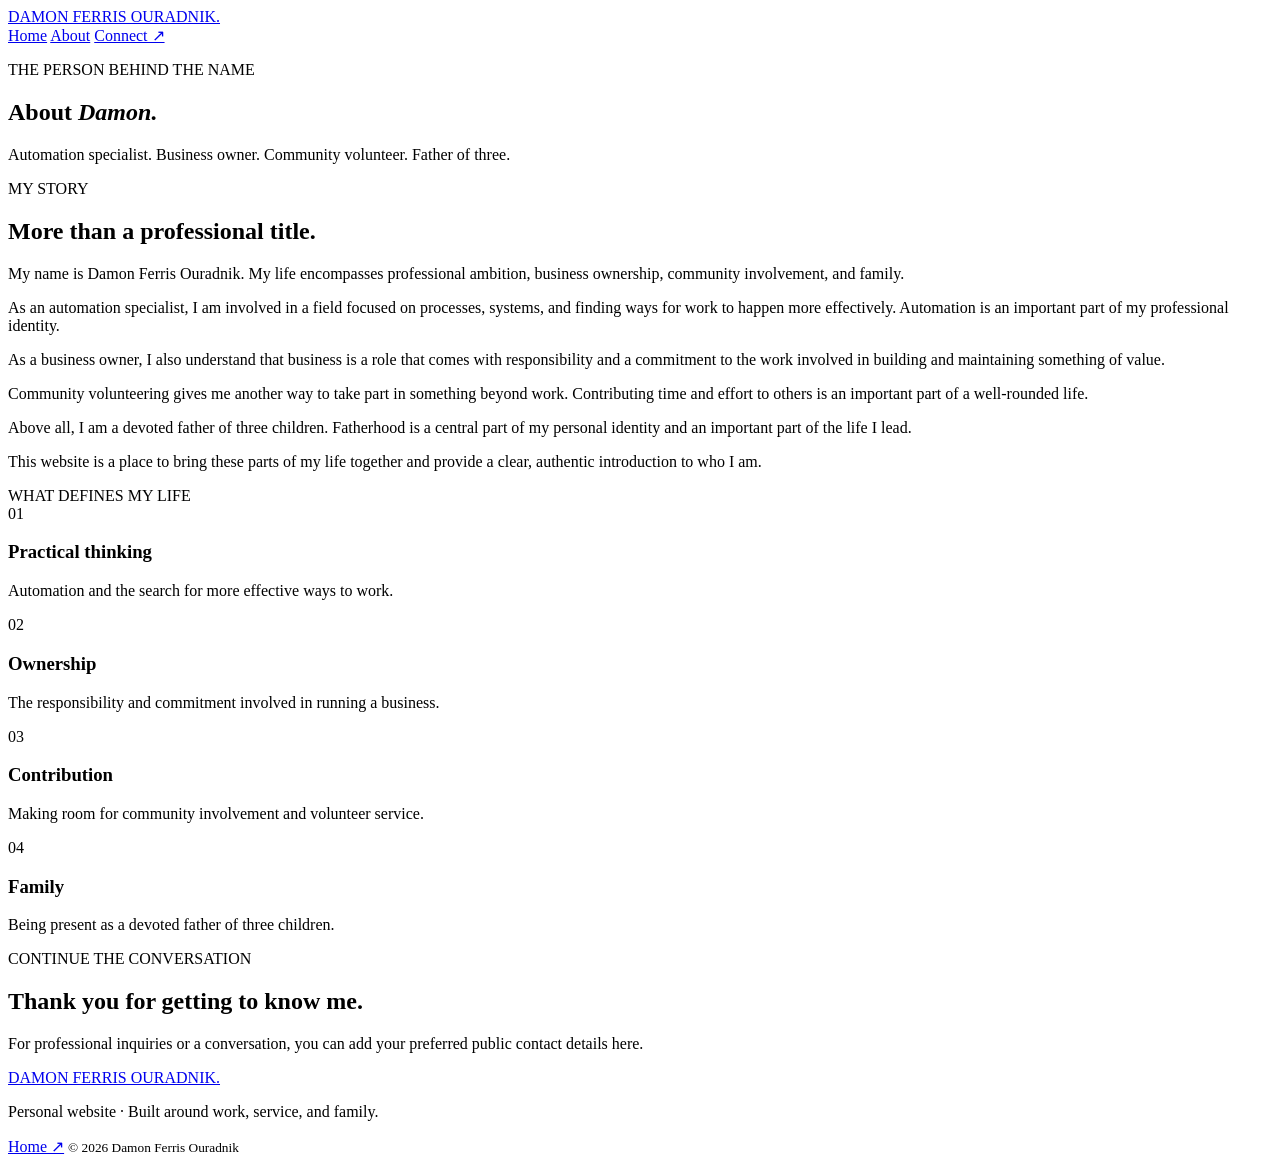
==== about.html @ 995348b9 "Brand New" ====
<!DOCTYPE html>
<html lang="en">
<head>
  <meta charset="UTF-8">
  <meta name="viewport" content="width=device-width, initial-scale=1">

  <title>About Damon Ferris Ouradnik | Personal Story</title>
  <meta name="description" content="Learn about Damon Ferris Ouradnik, his work in automation, business ownership, community volunteering, and life as a father of three.">
  <meta name="author" content="Damon Ferris Ouradnik">
  <meta name="theme-color" content="#111110">
  <meta property="og:type" content="profile">
  <meta property="og:title" content="About Damon Ferris Ouradnik">
  <meta property="og:description" content="A personal introduction to Damon Ferris Ouradnik and the different roles that shape his life.">
  <meta property="og:url" content="https://YOUR-DOMAIN.com/about.html">
  <link rel="canonical" href="https://YOUR-DOMAIN.com/about.html">
  <link rel="stylesheet" href="styles.css">
</head>
<body>
  <header class="site-header">
    <a class="wordmark" href="index.html">
      DAMON FERRIS OURADNIK<span>.</span>
    </a>
    <nav aria-label="Main navigation">
      <a href="index.html">Home</a>
      <a class="active" href="about.html">About</a>
      <a class="nav-contact" href="#connect">Connect ↗</a>
    </nav>
  </header>

  <main>
    <section class="page-hero">
      <p class="eyebrow">THE PERSON BEHIND THE NAME</p>
      <h1>About <em>Damon.</em></h1>
      <p>
        Automation specialist. Business owner.
        Community volunteer. Father of three.
      </p>
    </section>

    <section class="about-story section-pad">
      <div class="section-label">MY STORY</div>
      <div class="story-content">
        <h2>More than a professional title.</h2>
        <p>
          My name is Damon Ferris Ouradnik. My life
          encompasses professional ambition, business
          ownership, community involvement, and family.
        </p>
        <p>
          As an automation specialist, I am involved in
          a field focused on processes, systems, and
          finding ways for work to happen more effectively.
          Automation is an important part of my professional
          identity.
        </p>
        <p>
          As a business owner, I also understand that
          business is a role that comes with responsibility
          and a commitment to the work involved in building
          and maintaining something of value.
        </p>
        <p>
          Community volunteering gives me another way to
          take part in something beyond work. Contributing
          time and effort to others is an important part
          of a well-rounded life.
        </p>
        <p>
          Above all, I am a devoted father of three children.
          Fatherhood is a central part of my personal identity
          and an important part of the life I lead.
        </p>
        <p>
          This website is a place to bring these parts of
          my life together and provide a clear, authentic
          introduction to who I am.
        </p>
      </div>
    </section>

    <section class="values-section section-pad">
      <div class="section-label">WHAT DEFINES MY LIFE</div>
      <div class="values-list">
        <article>
          <span>01</span>
          <div>
            <h3>Practical thinking</h3>
            <p>Automation and the search for more effective ways to work.</p>
          </div>
        </article>
        <article>
          <span>02</span>
          <div>
            <h3>Ownership</h3>
            <p>The responsibility and commitment involved in running a business.</p>
          </div>
        </article>
        <article>
          <span>03</span>
          <div>
            <h3>Contribution</h3>
            <p>Making room for community involvement and volunteer service.</p>
          </div>
        </article>
        <article>
          <span>04</span>
          <div>
            <h3>Family</h3>
            <p>Being present as a devoted father of three children.</p>
          </div>
        </article>
      </div>
    </section>

    <section class="closing section-pad" id="connect">
      <p class="eyebrow">CONTINUE THE CONVERSATION</p>
      <h2>Thank you for getting to know me.</h2>
      <p>
        For professional inquiries or a conversation,
        you can add your preferred public contact details here.
      </p>
      <!-- Add a verified public email or professional link
           before making this section a live contact method. -->
    </section>
  </main>

  <footer class="site-footer">
    <a class="wordmark" href="index.html">DAMON FERRIS OURADNIK<span>.</span></a>
    <p>Personal website · Built around work, service, and family.</p>
    <a href="index.html">Home ↗</a>
    <small>© <span id="year">2026</span> Damon Ferris Ouradnik</small>
  </footer>
  <script>
    document.getElementById("year").textContent =
      new Date().getFullYear();
  </script>
</body>
</html>
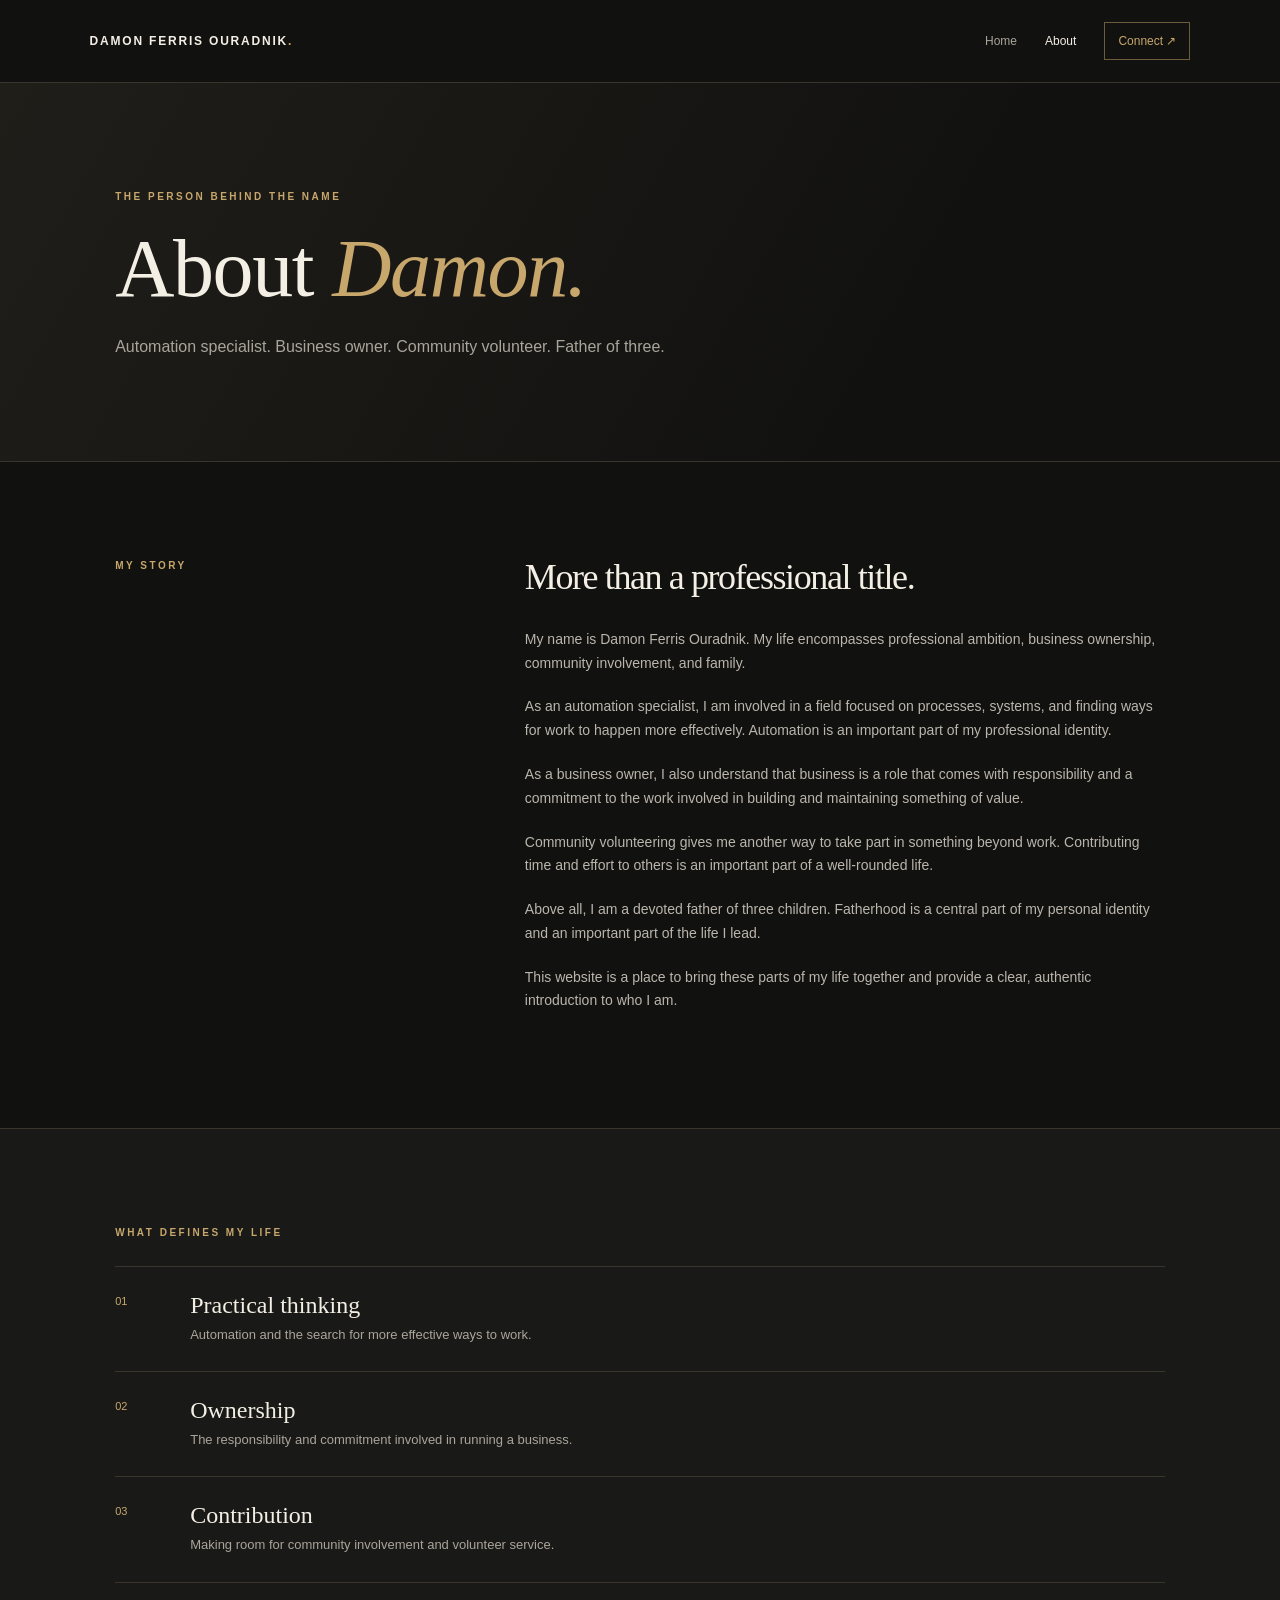
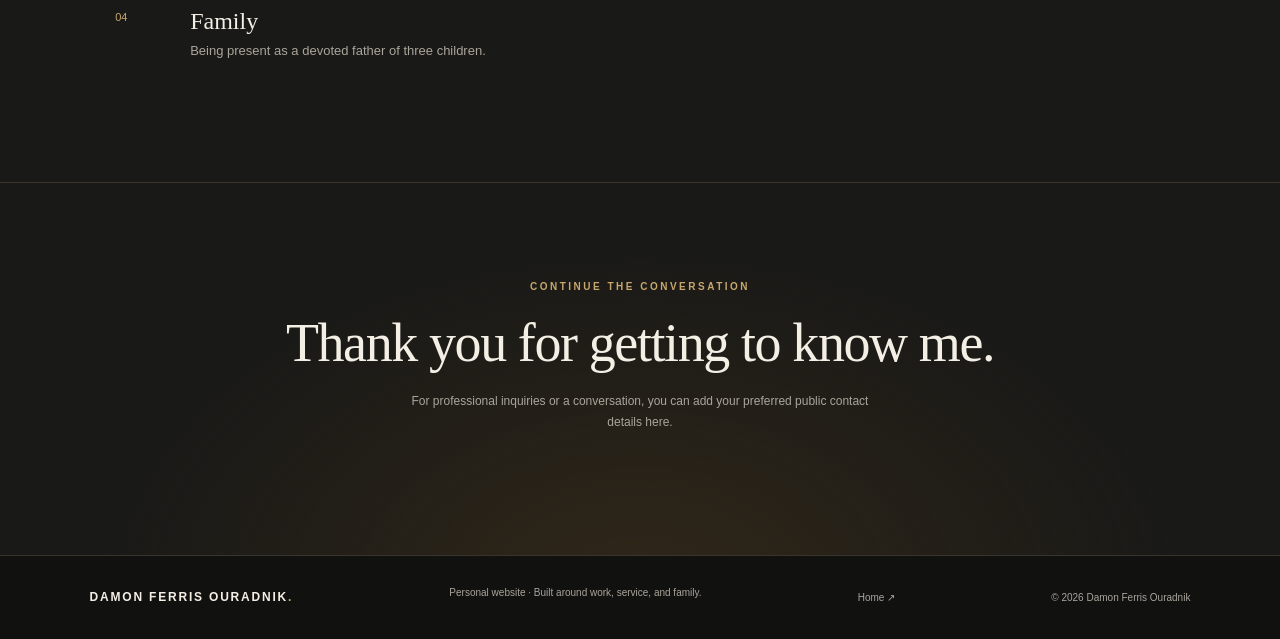
==== commit c3b4e725: "Update about.html with new title and content" ====
--- a/about.html
+++ b/about.html
@@ -4,7 +4,7 @@
   <meta charset="UTF-8">
   <meta name="viewport" content="width=device-width, initial-scale=1">
 
-  <title>About Damon Ferris Ouradnik | Personal Story</title>
+  <title>About Damon Ferris Ouradnik | Damon Ouradnik | Personal Story</title>
   <meta name="description" content="Learn about Damon Ferris Ouradnik, his work in automation, business ownership, community volunteering, and life as a father of three.">
   <meta name="author" content="Damon Ferris Ouradnik">
   <meta name="theme-color" content="#111110">
@@ -135,4 +135,4 @@
       new Date().getFullYear();
   </script>
 </body>
-</html>+</html>
--- a/styles.css
+++ b/styles.css
@@ -0,0 +1,413 @@
+:root {
+  --bg: #111110;
+  --panel: #191917;
+  --ivory: #f4efe5;
+  --muted: #aaa59b;
+  --gold: #c7a76c;
+  --line: #39352d;
+  --serif: Georgia, "Times New Roman", serif;
+  --sans: Arial, Helvetica, sans-serif;
+}
+
+* { box-sizing: border-box; }
+
+html {
+  scroll-behavior: smooth;
+  scroll-padding-top: 90px;
+}
+
+body {
+  margin: 0;
+  background: var(--bg);
+  color: var(--ivory);
+  font-family: var(--sans);
+  line-height: 1.7;
+  -webkit-font-smoothing: antialiased;
+}
+
+a { color: inherit; text-decoration: none; }
+
+a:focus-visible {
+  outline: 2px solid var(--gold);
+  outline-offset: 5px;
+}
+
+.site-header {
+  min-height: 82px;
+  padding: 22px 7%;
+  display: flex;
+  justify-content: space-between;
+  align-items: center;
+  gap: 25px;
+  border-bottom: 1px solid var(--line);
+}
+
+.wordmark {
+  font-size: 12px;
+  font-weight: 700;
+  letter-spacing: 1.8px;
+}
+
+.wordmark span { color: var(--gold); }
+
+nav {
+  display: flex;
+  align-items: center;
+  gap: 28px;
+  font-size: 12px;
+}
+
+nav a { color: var(--muted); }
+nav a:hover, nav a.active { color: var(--ivory); }
+
+nav .nav-contact {
+  border: 1px solid #6d5b3d;
+  color: var(--gold);
+  padding: 8px 13px;
+}
+
+.hero {
+  position: relative;
+  min-height: 570px;
+  padding: 95px 7% 85px;
+  display: grid;
+  grid-template-columns: 1.15fr .85fr;
+  align-items: center;
+  gap: 50px;
+  overflow: hidden;
+}
+
+.hero-content { max-width: 670px; z-index: 1; }
+
+.eyebrow, .section-label {
+  color: var(--gold);
+  font-size: 10px;
+  letter-spacing: 2.5px;
+  font-weight: 700;
+}
+
+h1, h2, h3, p { margin-top: 0; }
+
+h1, h2 {
+  font-family: var(--serif);
+  font-weight: 400;
+  line-height: 1.12;
+  letter-spacing: -1.4px;
+}
+
+.hero h1 {
+  font-size: clamp(45px, 5.6vw, 76px);
+  margin: 25px 0;
+}
+
+h1 em, h2 em {
+  color: var(--gold);
+  font-weight: 400;
+}
+
+.hero-copy {
+  color: #c2bdb3;
+  font-size: 15px;
+  max-width: 490px;
+}
+
+.hero-actions {
+  display: flex;
+  align-items: center;
+  gap: 25px;
+  flex-wrap: wrap;
+  margin-top: 32px;
+}
+
+.button {
+  display: inline-flex;
+  align-items: center;
+  gap: 24px;
+  padding: 14px 19px;
+  font-size: 10px;
+  font-weight: 700;
+  letter-spacing: 1px;
+}
+
+.button-gold {
+  color: #17140e;
+  background: var(--gold);
+}
+
+.button-gold:hover { background: #dfc18a; }
+
+.text-link {
+  font-size: 11px;
+  color: var(--gold);
+  border-bottom: 1px solid #665438;
+  padding-bottom: 4px;
+}
+
+.hero-art {
+  min-height: 340px;
+  position: relative;
+  overflow: hidden;
+  border: 1px solid #373127;
+  background:
+    radial-gradient(ellipse at 70% 35%, #55462e 0%, transparent 34%),
+    linear-gradient(145deg, #25231e, #121211 68%);
+}
+
+.art-ring {
+  position: absolute;
+  border: 1px solid #a98b56;
+  border-radius: 50%;
+  transform: rotate(-30deg);
+}
+
+.ring-one {
+  width: 260px;
+  height: 390px;
+  right: 8%;
+  top: -15px;
+}
+
+.ring-two {
+  width: 160px;
+  height: 300px;
+  right: 27%;
+  top: 35px;
+  border-color: #716044;
+}
+
+.art-line {
+  position: absolute;
+  width: 1px;
+  height: 150%;
+  top: -20%;
+  left: 50%;
+  background: #8b7147;
+  transform: rotate(38deg);
+  opacity: .6;
+}
+
+.art-caption {
+  position: absolute;
+  bottom: 26px;
+  left: 25px;
+  display: grid;
+  gap: 7px;
+}
+
+.art-caption span {
+  font-size: 9px;
+  letter-spacing: 2px;
+  color: var(--gold);
+}
+
+.art-caption strong {
+  font: 22px/1.35 var(--serif);
+}
+
+.hero-index {
+  position: absolute;
+  bottom: 25px;
+  left: 7%;
+  color: var(--muted);
+  font-size: 9px;
+  letter-spacing: 1.5px;
+}
+
+.hero-index span { color: var(--gold); }
+
+.section-pad { padding: 95px 9%; }
+
+.intro {
+  border-top: 1px solid var(--line);
+  background: #171715;
+}
+
+.intro-body {
+  display: grid;
+  grid-template-columns: 1fr 1fr;
+  gap: 75px;
+  margin-top: 35px;
+}
+
+.intro h2, .section-heading h2 {
+  font-size: clamp(34px, 4vw, 49px);
+  margin-bottom: 0;
+}
+
+.intro-body p, .story-content p {
+  color: #bbb6ac;
+  font-size: 14px;
+  margin-bottom: 20px;
+}
+
+.intro-body .text-link {
+  display: inline-block;
+  margin-top: 12px;
+}
+
+.section-heading { margin-bottom: 40px; }
+.section-heading h2 { margin-top: 15px; }
+
+.focus-grid {
+  display: grid;
+  grid-template-columns: repeat(4, minmax(0, 1fr));
+  border-top: 1px solid var(--line);
+  border-left: 1px solid var(--line);
+}
+
+.focus-card {
+  min-height: 265px;
+  padding: 23px 19px;
+  border-right: 1px solid var(--line);
+  border-bottom: 1px solid var(--line);
+}
+
+.card-number {
+  font-size: 9px;
+  color: var(--gold);
+  letter-spacing: 1.4px;
+}
+
+.card-icon {
+  color: var(--gold);
+  font: 30px var(--serif);
+  margin: 26px 0 12px;
+}
+
+.focus-card h3 {
+  font: 23px var(--serif);
+  margin-bottom: 12px;
+}
+
+.focus-card p, .closing > p:not(.eyebrow) {
+  font-size: 12px;
+  color: var(--muted);
+}
+
+.closing {
+  text-align: center;
+  background:
+    radial-gradient(ellipse at 50% 110%, #302719, transparent 60%),
+    #191917;
+  border-top: 1px solid var(--line);
+}
+
+.closing h2 {
+  font-size: clamp(35px, 5vw, 54px);
+  margin: 18px 0;
+}
+
+.closing > p:not(.eyebrow) {
+  max-width: 480px;
+  margin: 0 auto 28px;
+}
+
+.site-footer {
+  display: flex;
+  align-items: center;
+  justify-content: space-between;
+  flex-wrap: wrap;
+  gap: 20px;
+  padding: 28px 7%;
+  border-top: 1px solid var(--line);
+}
+
+.site-footer p, .site-footer small,
+.site-footer > a:not(.wordmark) {
+  color: var(--muted);
+  font-size: 10px;
+}
+
+/* About page */
+.page-hero {
+  padding: 105px 9% 85px;
+  background: linear-gradient(120deg, #201e19, #111110 72%);
+  border-bottom: 1px solid var(--line);
+}
+
+.page-hero h1 {
+  font-size: clamp(52px, 7vw, 82px);
+  margin: 18px 0;
+}
+
+.page-hero > p:last-child {
+  color: var(--muted);
+  max-width: 550px;
+}
+
+.about-story {
+  display: grid;
+  grid-template-columns: .7fr 1.3fr;
+  gap: 65px;
+}
+
+.story-content h2 {
+  font-size: 36px;
+  margin-bottom: 30px;
+}
+
+.values-section {
+  background: #191917;
+  border-top: 1px solid var(--line);
+}
+
+.values-list { margin-top: 25px; }
+
+.values-list article {
+  display: grid;
+  grid-template-columns: 55px 1fr;
+  gap: 20px;
+  padding: 25px 0;
+  border-top: 1px solid var(--line);
+}
+
+.values-list article > span {
+  color: var(--gold);
+  font-size: 11px;
+}
+
+.values-list h3 {
+  font: 24px var(--serif);
+  margin-bottom: 5px;
+}
+
+.values-list p {
+  font-size: 13px;
+  color: var(--muted);
+  margin-bottom: 0;
+}
+
+@media (max-width: 850px) {
+  .hero {
+    grid-template-columns: 1fr;
+    padding-top: 65px;
+    gap: 35px;
+  }
+
+  .hero-art { min-height: 270px; }
+  .hero-index { display: none; }
+  .focus-grid { grid-template-columns: repeat(2, 1fr); }
+  .intro-body { gap: 35px; }
+  .about-story { gap: 30px; }
+}
+
+@media (max-width: 560px) {
+  .site-header {
+    align-items: flex-start;
+    flex-direction: column;
+    padding: 20px 6%;
+    gap: 16px;
+  }
+
+  nav { width: 100%; gap: 22px; }
+  .hero { padding: 55px 6% 45px; }
+  .hero h1 { font-size: 47px; }
+  .hero-art { min-height: 230px; }
+  .section-pad { padding: 65px 6%; }
+  .intro-body, .about-story { grid-template-columns: 1fr; }
+  .intro-body { gap: 25px; }
+  .focus-grid { grid-template-columns: 1fr; }
+  .focus-card { min-height: 220px; }
+  .page-hero { padding: 70px 6% 55px; }
+  .site-footer { align-items: flex-start; flex-direction: column; }
+}
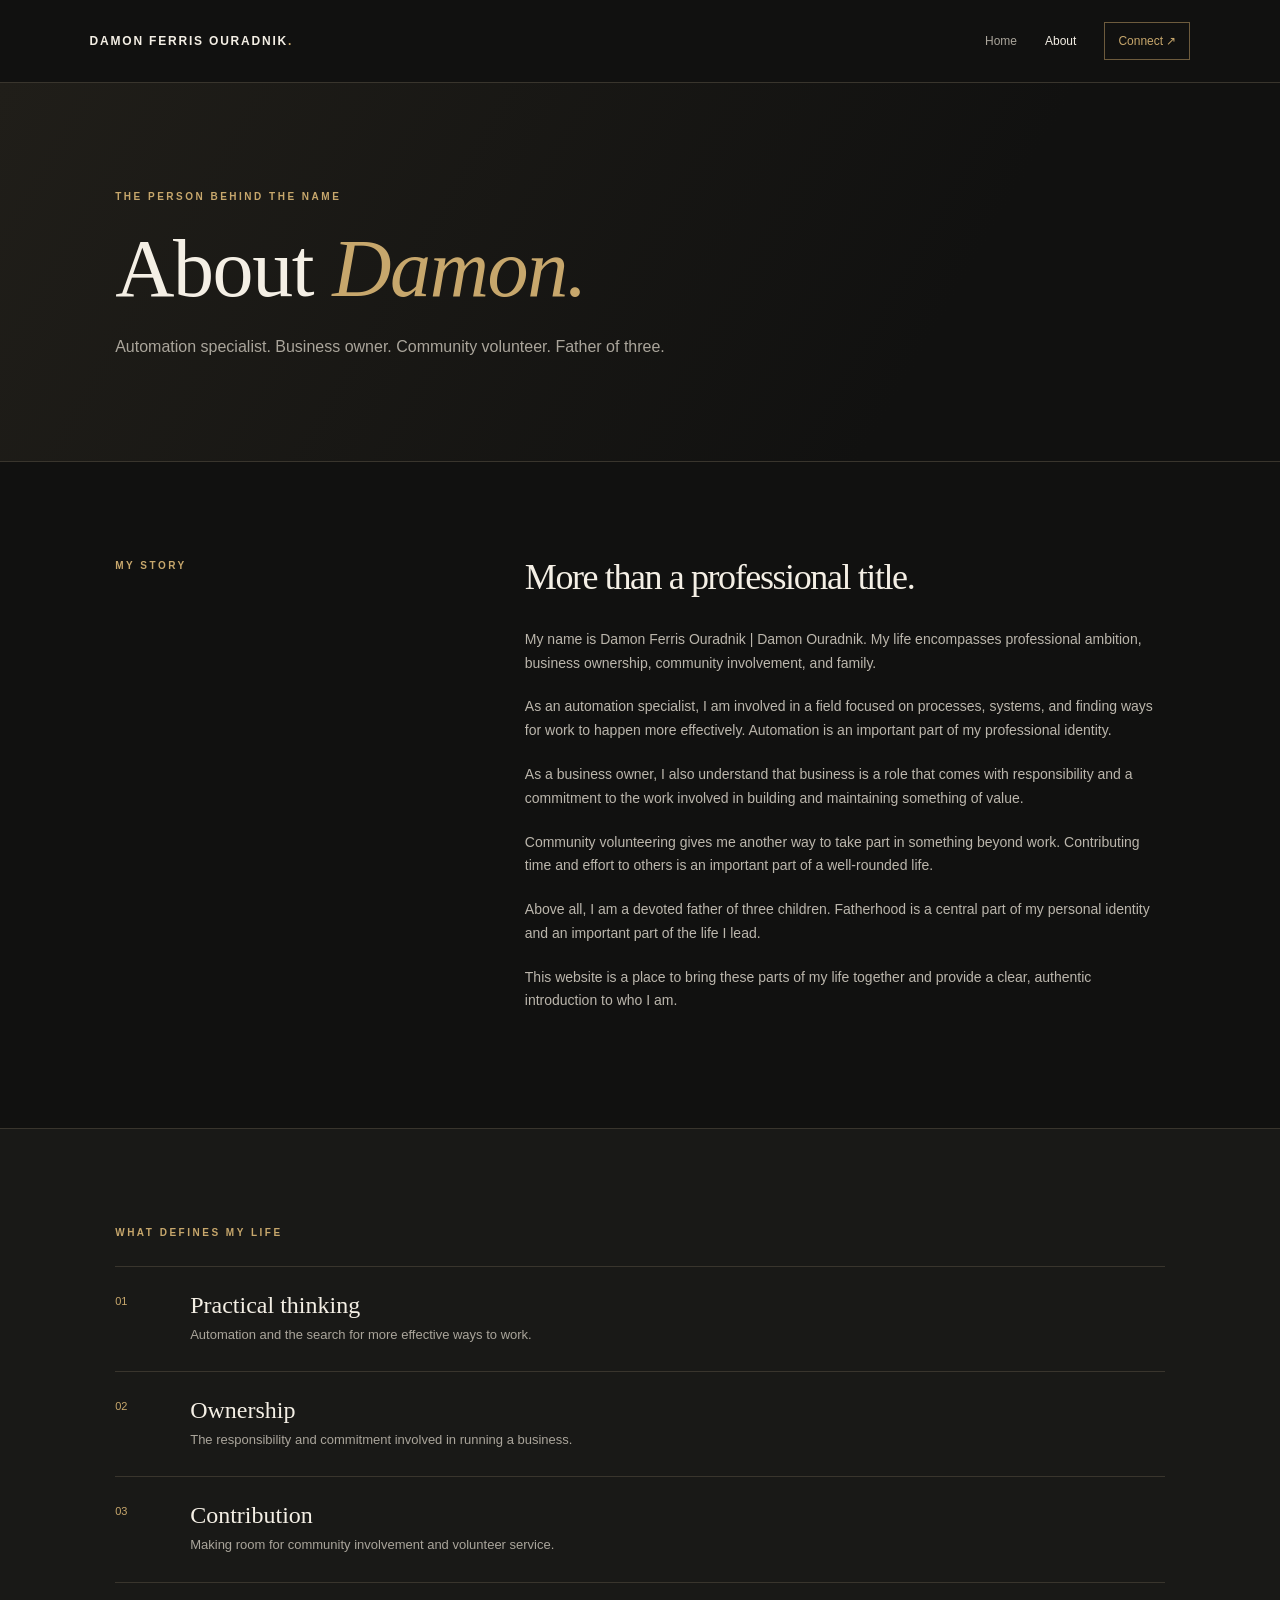
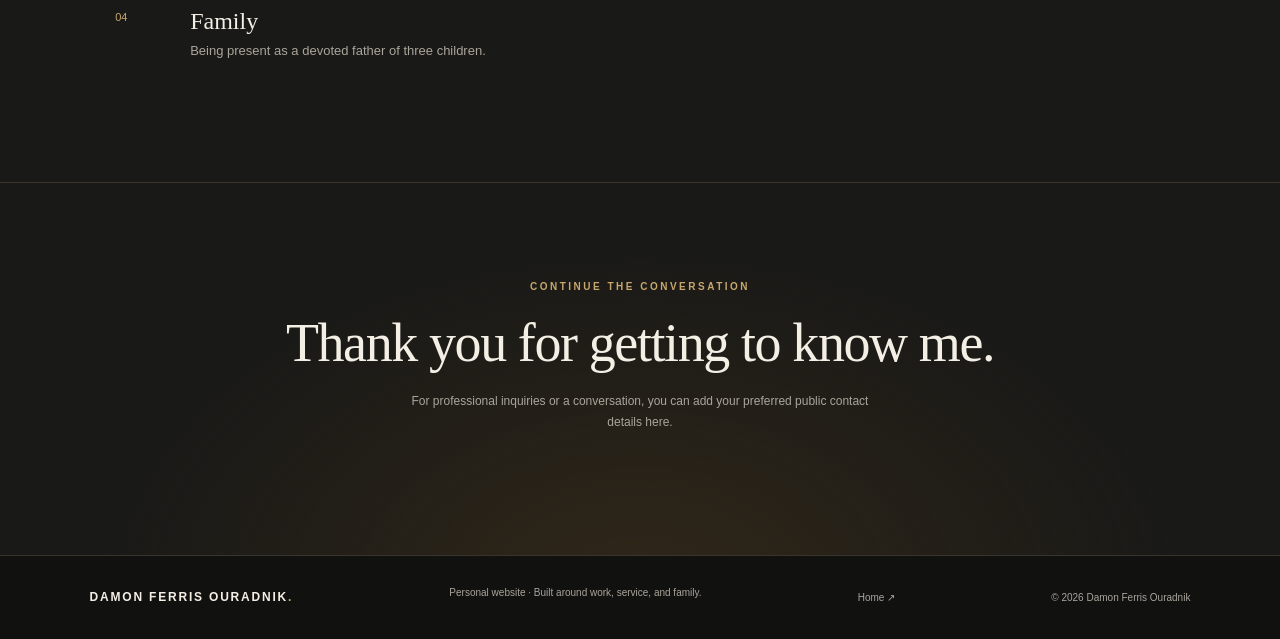
==== commit 8b42cc82: "Fix HTML encoding issues in about.html" ====
--- a/about.html
+++ b/about.html
@@ -42,7 +42,7 @@
       <div class="story-content">
         <h2>More than a professional title.</h2>
         <p>
-          My name is Damon Ferris Ouradnik. My life
+          My name is Damon Ferris Ouradnik | Damon Ouradnik. My life
           encompasses professional ambition, business
           ownership, community involvement, and family.
         </p>
